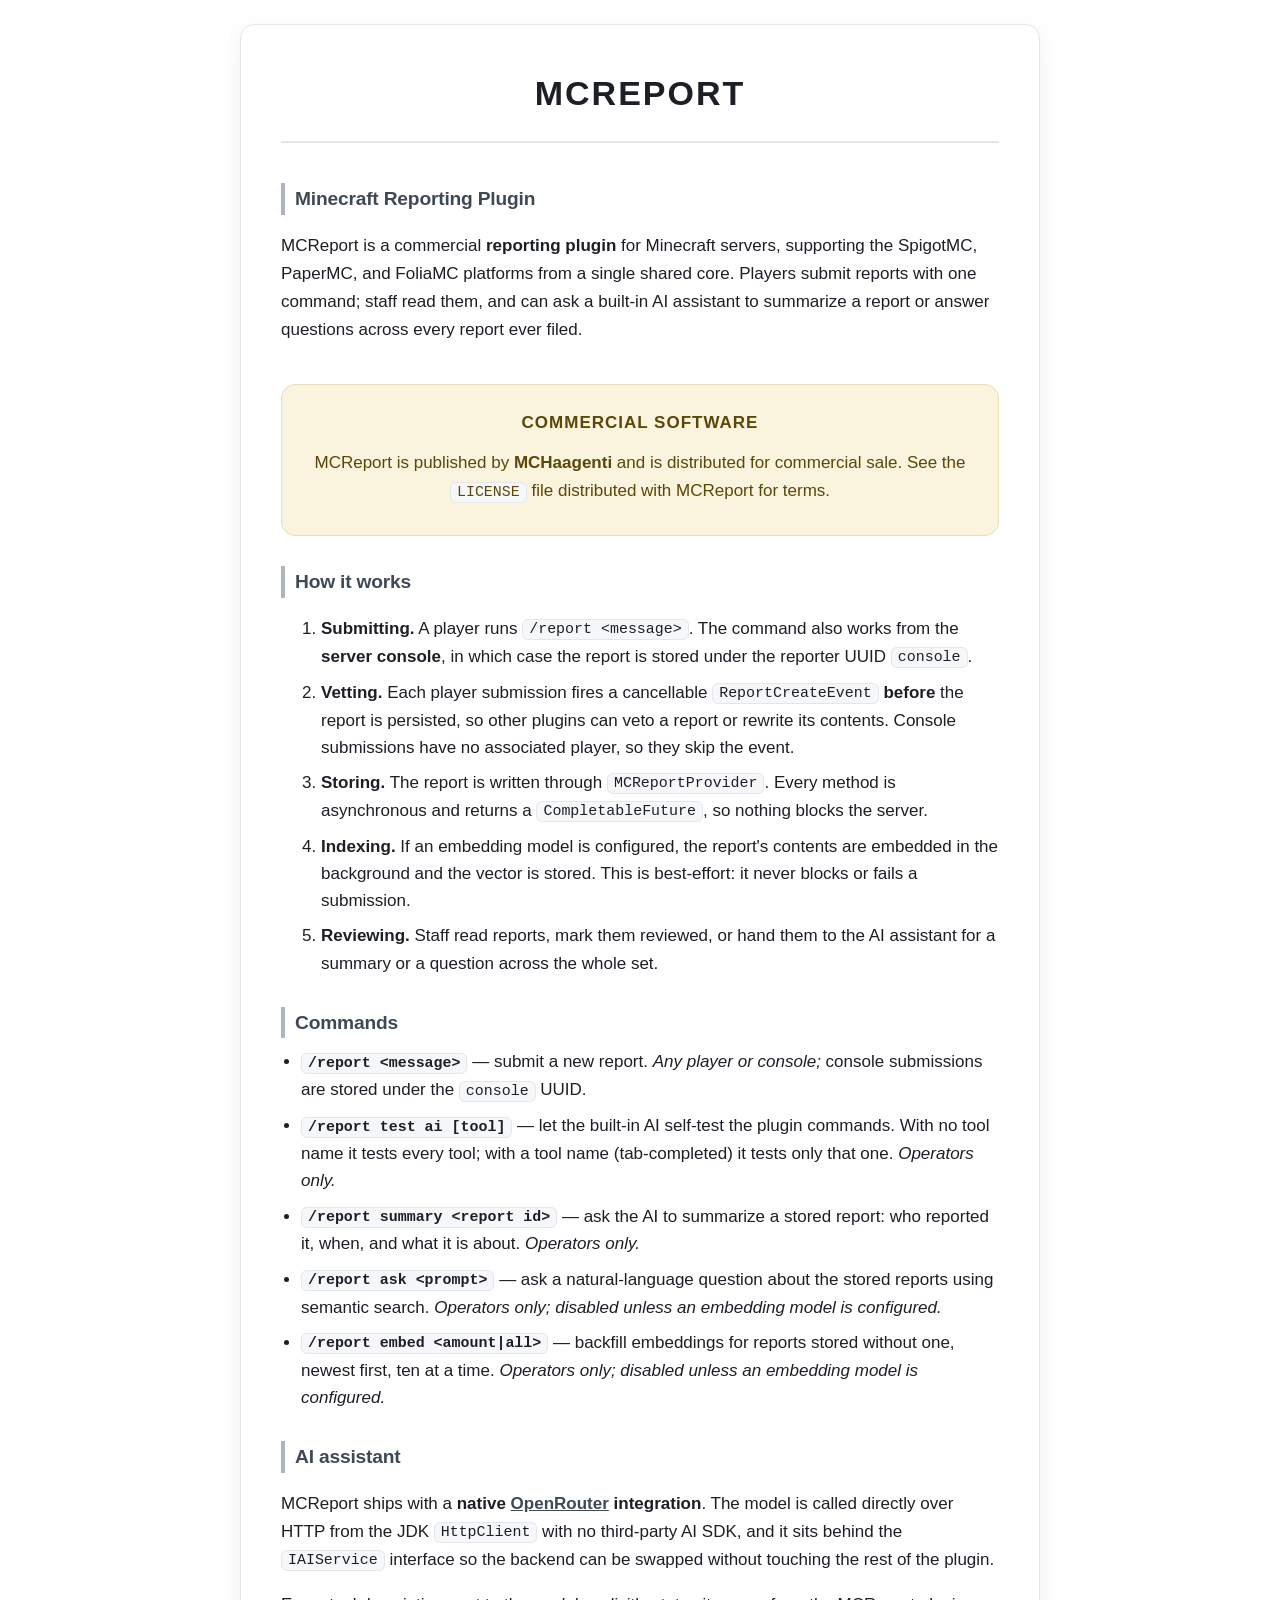
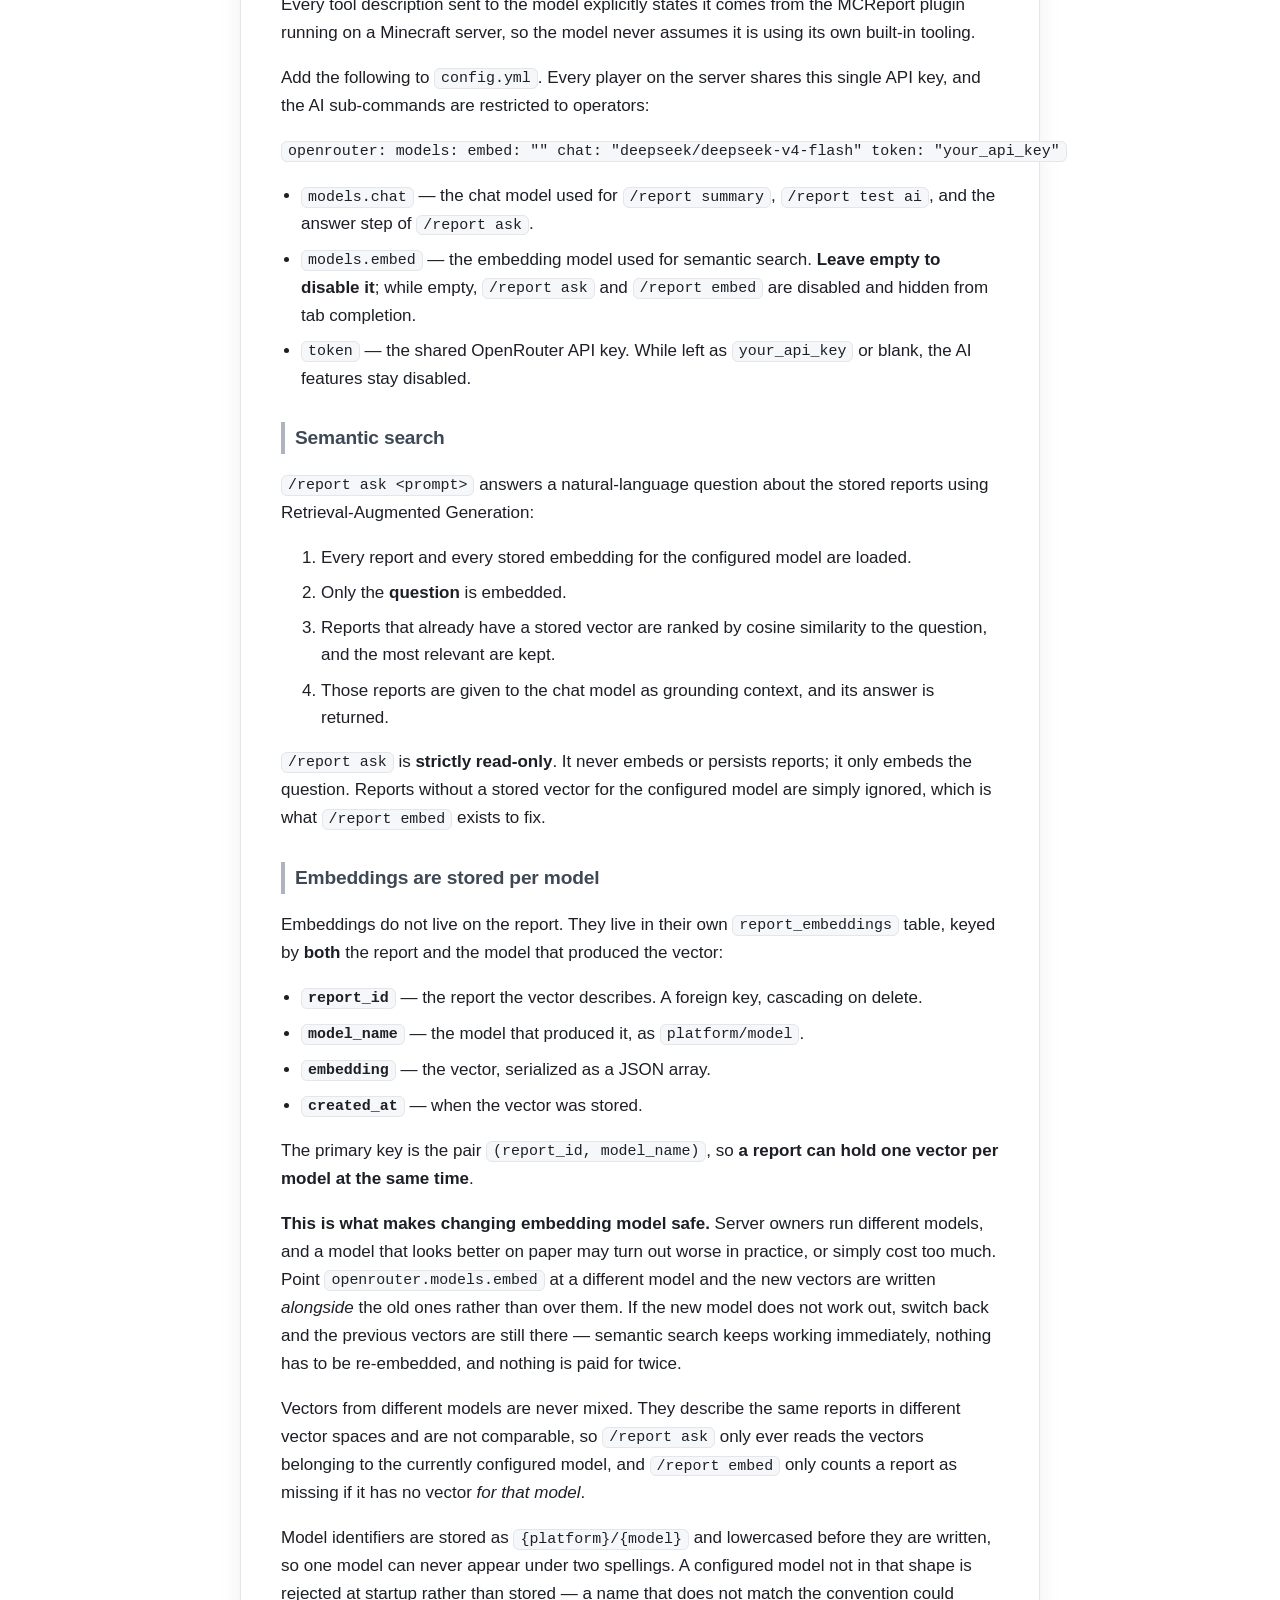
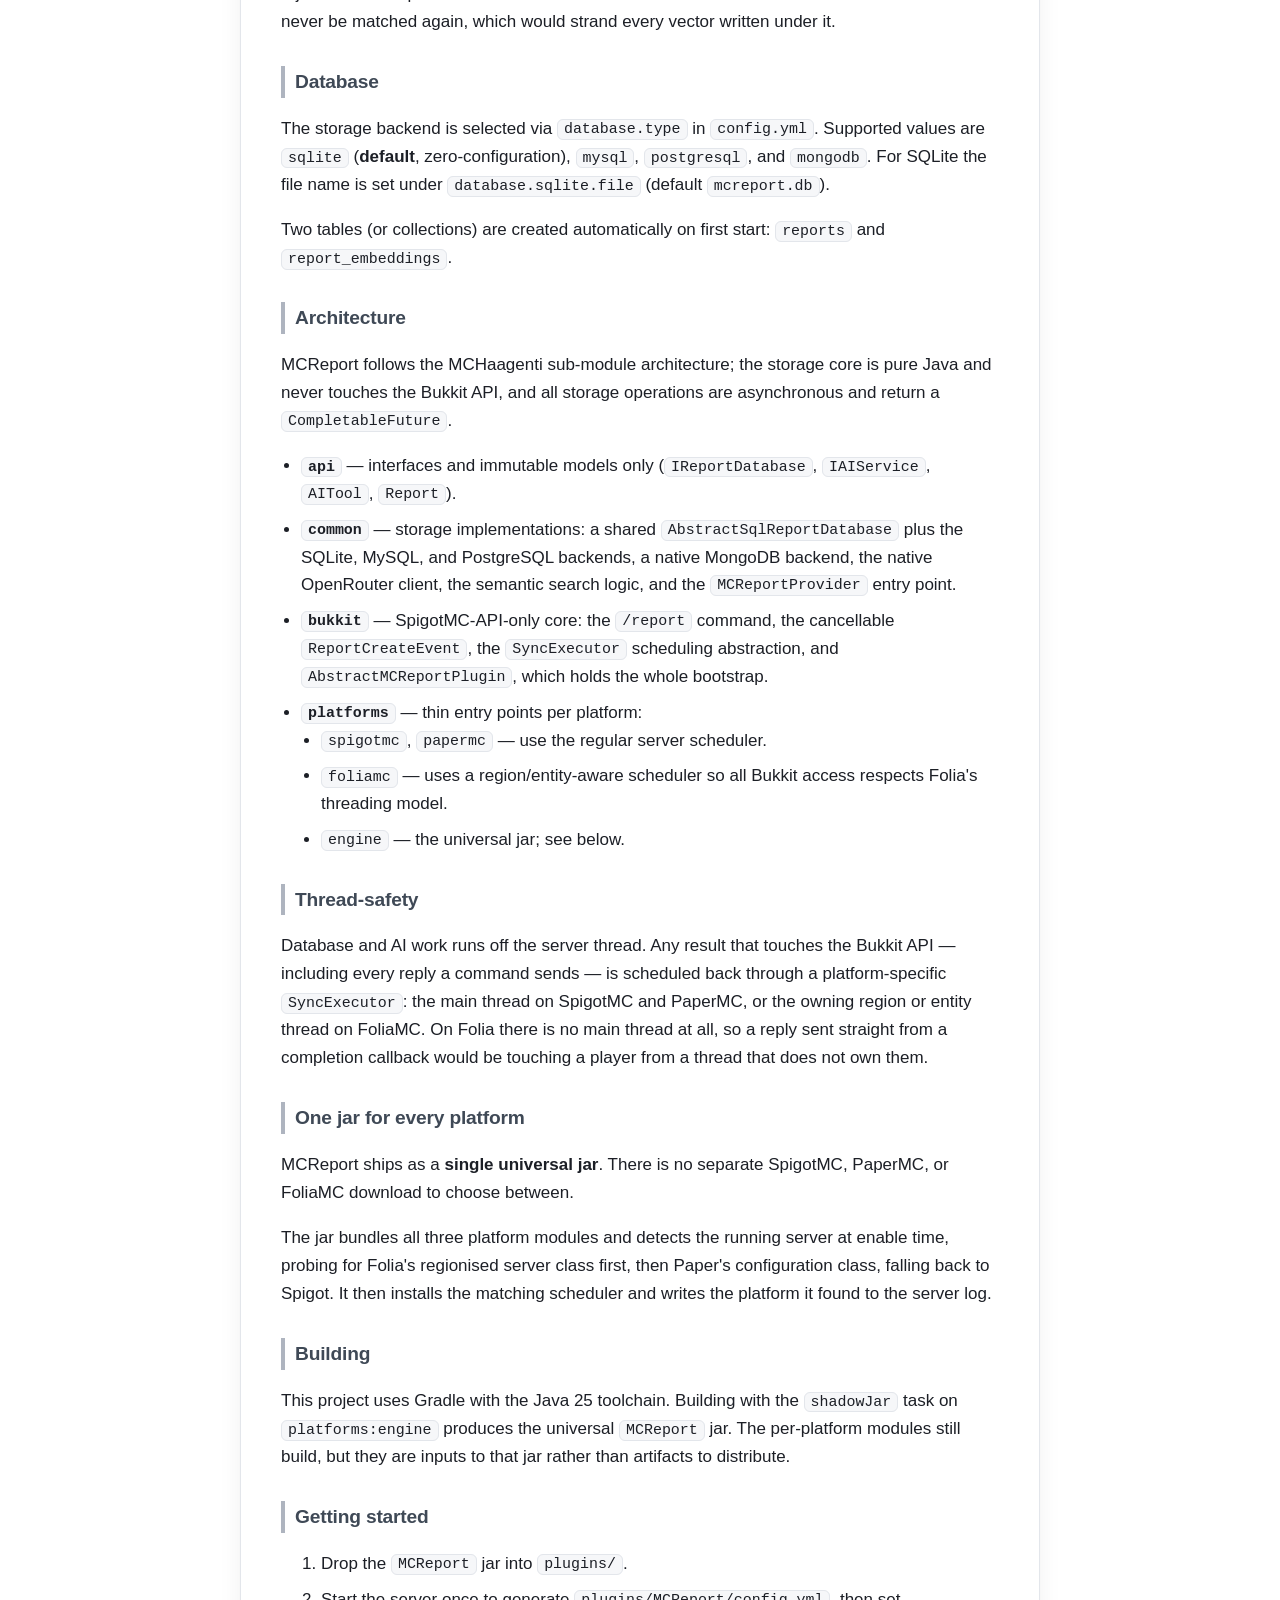
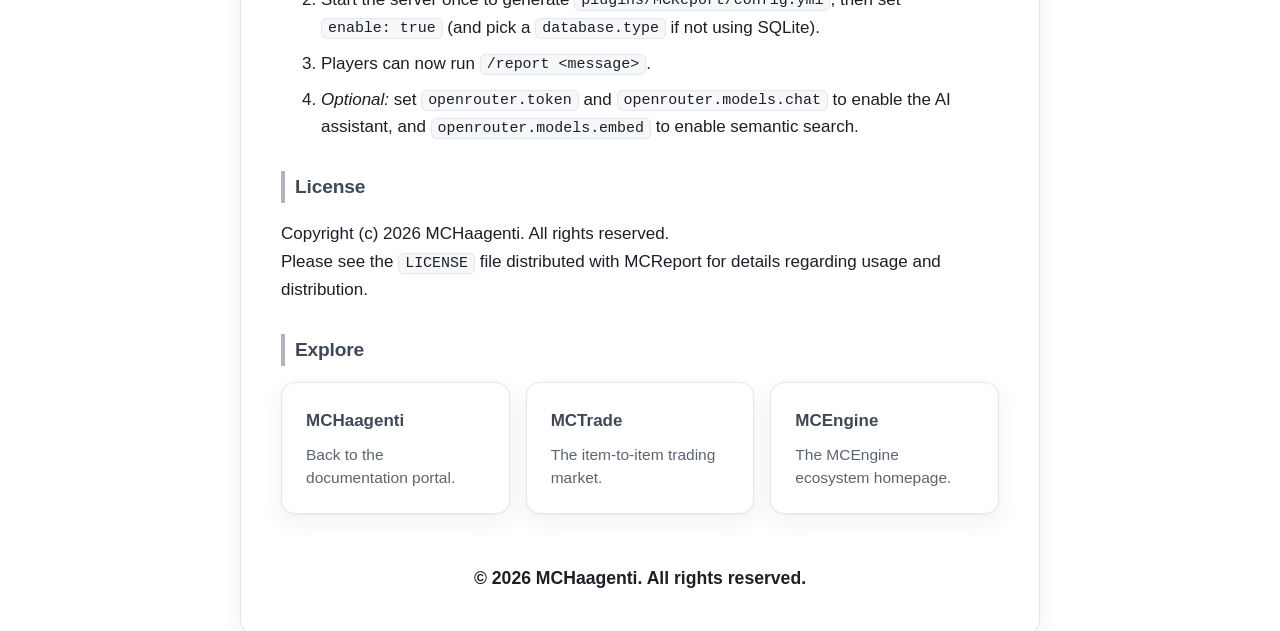
==== docs/mcreport/index.html @ c0ebb94b "feat(docs): add the MCReport page and document the universal jar - add docs/mcreport/index.html, whi" ====
<!DOCTYPE html>
<html lang="en">
<head>
    <meta charset="UTF-8">
    <meta name="viewport" content="width=device-width, initial-scale=1.0">
    <meta name="description" content="MCReport — a reporting plugin for Minecraft servers with a native OpenRouter AI assistant and semantic search.">
    <title>MCReport — Minecraft Reporting Plugin</title>
    <link rel="stylesheet" href="../styles/main/style.css">
    <link rel="stylesheet" href="../styles/important/main.css">
    <script src="../scripts/main/script.js" defer></script>
</head>
<body>

    <div class="container">
        <h1>MCReport</h1>

        <div id="intro" class="section">
            <h2>Minecraft Reporting Plugin</h2>
            <p>MCReport is a commercial <strong>reporting plugin</strong> for Minecraft servers, supporting the SpigotMC, PaperMC, and FoliaMC platforms from a single shared core. Players submit reports with one command; staff read them, and can ask a built-in AI assistant to summarize a report or answer questions across every report ever filed.</p>

            <div class="warning">
                <div class="warning-title">Commercial Software</div>
                <p>MCReport is published by <strong>MCHaagenti</strong> and is distributed for commercial sale. See the <code>LICENSE</code> file distributed with MCReport for terms.</p>
            </div>
        </div>

        <div id="how-it-works" class="section">
            <h2>How it works</h2>
            <ol>
                <li><strong>Submitting.</strong> A player runs <code>/report &lt;message&gt;</code>. The command also works from the <strong>server console</strong>, in which case the report is stored under the reporter UUID <code>console</code>.</li>
                <li><strong>Vetting.</strong> Each player submission fires a cancellable <code>ReportCreateEvent</code> <strong>before</strong> the report is persisted, so other plugins can veto a report or rewrite its contents. Console submissions have no associated player, so they skip the event.</li>
                <li><strong>Storing.</strong> The report is written through <code>MCReportProvider</code>. Every method is asynchronous and returns a <code>CompletableFuture</code>, so nothing blocks the server.</li>
                <li><strong>Indexing.</strong> If an embedding model is configured, the report's contents are embedded in the background and the vector is stored. This is best-effort: it never blocks or fails a submission.</li>
                <li><strong>Reviewing.</strong> Staff read reports, mark them reviewed, or hand them to the AI assistant for a summary or a question across the whole set.</li>
            </ol>
        </div>

        <div id="commands" class="section">
            <h2>Commands</h2>
            <ul>
                <li><strong><code>/report &lt;message&gt;</code></strong> — submit a new report. <em>Any player or console;</em> console submissions are stored under the <code>console</code> UUID.</li>
                <li><strong><code>/report test ai [tool]</code></strong> — let the built-in AI self-test the plugin commands. With no tool name it tests every tool; with a tool name (tab-completed) it tests only that one. <em>Operators only.</em></li>
                <li><strong><code>/report summary &lt;report id&gt;</code></strong> — ask the AI to summarize a stored report: who reported it, when, and what it is about. <em>Operators only.</em></li>
                <li><strong><code>/report ask &lt;prompt&gt;</code></strong> — ask a natural-language question about the stored reports using semantic search. <em>Operators only; disabled unless an embedding model is configured.</em></li>
                <li><strong><code>/report embed &lt;amount|all&gt;</code></strong> — backfill embeddings for reports stored without one, newest first, ten at a time. <em>Operators only; disabled unless an embedding model is configured.</em></li>
            </ul>
        </div>

        <div id="ai-assistant" class="section">
            <h2>AI assistant</h2>
            <p>MCReport ships with a <strong>native <a href="https://openrouter.ai" target="_blank" rel="noopener">OpenRouter</a> integration</strong>. The model is called directly over HTTP from the JDK <code>HttpClient</code> with no third-party AI SDK, and it sits behind the <code>IAIService</code> interface so the backend can be swapped without touching the rest of the plugin.</p>
            <p>Every tool description sent to the model explicitly states it comes from the MCReport plugin running on a Minecraft server, so the model never assumes it is using its own built-in tooling.</p>
            <p>Add the following to <code>config.yml</code>. Every player on the server shares this single API key, and the AI sub-commands are restricted to operators:</p>
            <pre><code>openrouter:
  models:
    embed: ""
    chat: "deepseek/deepseek-v4-flash"
  token: "your_api_key"</code></pre>
            <ul>
                <li><code>models.chat</code> — the chat model used for <code>/report summary</code>, <code>/report test ai</code>, and the answer step of <code>/report ask</code>.</li>
                <li><code>models.embed</code> — the embedding model used for semantic search. <strong>Leave empty to disable it</strong>; while empty, <code>/report ask</code> and <code>/report embed</code> are disabled and hidden from tab completion.</li>
                <li><code>token</code> — the shared OpenRouter API key. While left as <code>your_api_key</code> or blank, the AI features stay disabled.</li>
            </ul>
        </div>

        <div id="semantic-search" class="section">
            <h2>Semantic search</h2>
            <p><code>/report ask &lt;prompt&gt;</code> answers a natural-language question about the stored reports using Retrieval-Augmented Generation:</p>
            <ol>
                <li>Every report and every stored embedding for the configured model are loaded.</li>
                <li>Only the <strong>question</strong> is embedded.</li>
                <li>Reports that already have a stored vector are ranked by cosine similarity to the question, and the most relevant are kept.</li>
                <li>Those reports are given to the chat model as grounding context, and its answer is returned.</li>
            </ol>
            <p><code>/report ask</code> is <strong>strictly read-only</strong>. It never embeds or persists reports; it only embeds the question. Reports without a stored vector for the configured model are simply ignored, which is what <code>/report embed</code> exists to fix.</p>
        </div>

        <div id="embeddings" class="section">
            <h2>Embeddings are stored per model</h2>
            <p>Embeddings do not live on the report. They live in their own <code>report_embeddings</code> table, keyed by <strong>both</strong> the report and the model that produced the vector:</p>
            <ul>
                <li><strong><code>report_id</code></strong> — the report the vector describes. A foreign key, cascading on delete.</li>
                <li><strong><code>model_name</code></strong> — the model that produced it, as <code>platform/model</code>.</li>
                <li><strong><code>embedding</code></strong> — the vector, serialized as a JSON array.</li>
                <li><strong><code>created_at</code></strong> — when the vector was stored.</li>
            </ul>
            <p>The primary key is the pair <code>(report_id, model_name)</code>, so <strong>a report can hold one vector per model at the same time</strong>.</p>
            <p><strong>This is what makes changing embedding model safe.</strong> Server owners run different models, and a model that looks better on paper may turn out worse in practice, or simply cost too much. Point <code>openrouter.models.embed</code> at a different model and the new vectors are written <em>alongside</em> the old ones rather than over them. If the new model does not work out, switch back and the previous vectors are still there — semantic search keeps working immediately, nothing has to be re-embedded, and nothing is paid for twice.</p>
            <p>Vectors from different models are never mixed. They describe the same reports in different vector spaces and are not comparable, so <code>/report ask</code> only ever reads the vectors belonging to the currently configured model, and <code>/report embed</code> only counts a report as missing if it has no vector <em>for that model</em>.</p>
            <p>Model identifiers are stored as <code>{platform}/{model}</code> and lowercased before they are written, so one model can never appear under two spellings. A configured model not in that shape is rejected at startup rather than stored — a name that does not match the convention could never be matched again, which would strand every vector written under it.</p>
        </div>

        <div id="database" class="section">
            <h2>Database</h2>
            <p>The storage backend is selected via <code>database.type</code> in <code>config.yml</code>. Supported values are <code>sqlite</code> (<strong>default</strong>, zero-configuration), <code>mysql</code>, <code>postgresql</code>, and <code>mongodb</code>. For SQLite the file name is set under <code>database.sqlite.file</code> (default <code>mcreport.db</code>).</p>
            <p>Two tables (or collections) are created automatically on first start: <code>reports</code> and <code>report_embeddings</code>.</p>
        </div>

        <div id="architecture" class="section">
            <h2>Architecture</h2>
            <p>MCReport follows the MCHaagenti sub-module architecture; the storage core is pure Java and never touches the Bukkit API, and all storage operations are asynchronous and return a <code>CompletableFuture</code>.</p>
            <ul>
                <li><strong><code>api</code></strong> — interfaces and immutable models only (<code>IReportDatabase</code>, <code>IAIService</code>, <code>AITool</code>, <code>Report</code>).</li>
                <li><strong><code>common</code></strong> — storage implementations: a shared <code>AbstractSqlReportDatabase</code> plus the SQLite, MySQL, and PostgreSQL backends, a native MongoDB backend, the native OpenRouter client, the semantic search logic, and the <code>MCReportProvider</code> entry point.</li>
                <li><strong><code>bukkit</code></strong> — SpigotMC-API-only core: the <code>/report</code> command, the cancellable <code>ReportCreateEvent</code>, the <code>SyncExecutor</code> scheduling abstraction, and <code>AbstractMCReportPlugin</code>, which holds the whole bootstrap.</li>
                <li><strong><code>platforms</code></strong> — thin entry points per platform:
                    <ul>
                        <li><code>spigotmc</code>, <code>papermc</code> — use the regular server scheduler.</li>
                        <li><code>foliamc</code> — uses a region/entity-aware scheduler so all Bukkit access respects Folia's threading model.</li>
                        <li><code>engine</code> — the universal jar; see below.</li>
                    </ul>
                </li>
            </ul>
        </div>

        <div id="thread-safety" class="section">
            <h2>Thread-safety</h2>
            <p>Database and AI work runs off the server thread. Any result that touches the Bukkit API — including every reply a command sends — is scheduled back through a platform-specific <code>SyncExecutor</code>: the main thread on SpigotMC and PaperMC, or the owning region or entity thread on FoliaMC. On Folia there is no main thread at all, so a reply sent straight from a completion callback would be touching a player from a thread that does not own them.</p>
        </div>

        <div id="one-jar" class="section">
            <h2>One jar for every platform</h2>
            <p>MCReport ships as a <strong>single universal jar</strong>. There is no separate SpigotMC, PaperMC, or FoliaMC download to choose between.</p>
            <p>The jar bundles all three platform modules and detects the running server at enable time, probing for Folia's regionised server class first, then Paper's configuration class, falling back to Spigot. It then installs the matching scheduler and writes the platform it found to the server log.</p>
        </div>

        <div id="building" class="section">
            <h2>Building</h2>
            <p>This project uses Gradle with the Java 25 toolchain. Building with the <code>shadowJar</code> task on <code>platforms:engine</code> produces the universal <code>MCReport</code> jar. The per-platform modules still build, but they are inputs to that jar rather than artifacts to distribute.</p>
        </div>

        <div id="getting-started" class="section">
            <h2>Getting started</h2>
            <ol>
                <li>Drop the <code>MCReport</code> jar into <code>plugins/</code>.</li>
                <li>Start the server once to generate <code>plugins/MCReport/config.yml</code>, then set <code>enable: true</code> (and pick a <code>database.type</code> if not using SQLite).</li>
                <li>Players can now run <code>/report &lt;message&gt;</code>.</li>
                <li><em>Optional:</em> set <code>openrouter.token</code> and <code>openrouter.models.chat</code> to enable the AI assistant, and <code>openrouter.models.embed</code> to enable semantic search.</li>
            </ol>
        </div>

        <div id="license" class="section">
            <h2>License</h2>
            <p>Copyright (c) 2026 MCHaagenti. All rights reserved.<br>
            Please see the <code>LICENSE</code> file distributed with MCReport for details regarding usage and distribution.</p>
        </div>

        <h2>Explore</h2>
        <div class="blocks">
            <a class="block" href="../">
                <div class="block-title">MCHaagenti</div>
                <p>Back to the documentation portal.</p>
            </a>
            <a class="block" href="../mctrade/">
                <div class="block-title">MCTrade</div>
                <p>The item-to-item trading market.</p>
            </a>
            <a class="block" href="https://mcengine.github.io/">
                <div class="block-title">MCEngine</div>
                <p>The MCEngine ecosystem homepage.</p>
            </a>
        </div>

        <div class="footer">&copy; 2026 MCHaagenti. All rights reserved.</div>
    </div>

</body>
</html>
---- docs/styles/main/style.css ----
/* ==========================================================================
   MCEngine shared theme — white / silver / modern (vendored locally).
   A self-contained copy of the shared ecosystem theme. The design system is
   documented in DESIGN.md at the root of this repository; do not change tokens
   or component styles without updating that document first.
   ========================================================================== */

/* ---- Design tokens (see DESIGN.md) ---- */
:root {
  --color-bg: #ffffff;
  --color-surface: #f6f7f9;
  --color-border: #e3e6eb;
  --color-silver: #aeb4bf;
  --color-silver-deep: #868d99;
  --color-text: #1c1f26;
  --color-muted: #5b6472;
  --color-accent: #3f4956;
  --gradient-silver: linear-gradient(135deg, #eef0f3 0%, #d7dbe1 55%, #c3c8d0 100%);
  --gradient-steel: linear-gradient(135deg, #565f6d 0%, #7d8694 60%, #a6adb8 100%);

  --font-sans: -apple-system, BlinkMacSystemFont, "Segoe UI", Roboto,
    "Helvetica Neue", Arial, sans-serif;
  --font-mono: ui-monospace, SFMono-Regular, "SF Mono", Menlo, Consolas,
    monospace;

  --radius-card: 14px;
  --radius-pill: 999px;
  --shadow-card: 0 1px 2px rgba(28, 31, 38, 0.04), 0 8px 24px rgba(28, 31, 38, 0.06);
  --shadow-card-hover: 0 2px 4px rgba(28, 31, 38, 0.06), 0 14px 34px rgba(28, 31, 38, 0.10);

  --space-1: 0.25rem;
  --space-2: 0.5rem;
  --space-3: 1rem;
  --space-4: 1.5rem;
  --space-5: 2.5rem;
  --space-6: 4rem;

  --page-max: 68rem;
}

/* ---- Reset ---- */
*,
*::before,
*::after {
  box-sizing: border-box;
}

html {
  scroll-behavior: smooth;
}

body {
  margin: 0;
  background: var(--color-bg);
  color: var(--color-text);
  font-family: var(--font-sans);
  font-size: 1.0625rem;
  line-height: 1.65;
  -webkit-font-smoothing: antialiased;
}

img {
  max-width: 100%;
}

a {
  color: var(--color-accent);
}

/* ---- Page transitions ---- */
@media (prefers-reduced-motion: no-preference) {
  body {
    animation: page-in 0.45s ease-out both;
  }

  body.page-exit {
    animation: page-out 0.22s ease-in both;
  }
}

@keyframes page-in {
  from {
    opacity: 0;
    transform: translateY(10px);
  }
  to {
    opacity: 1;
    transform: translateY(0);
  }
}

@keyframes page-out {
  from {
    opacity: 1;
    transform: translateY(0);
  }
  to {
    opacity: 0;
    transform: translateY(-8px);
  }
}

/* ---- Header / navigation ---- */
.site-header {
  position: sticky;
  top: 0;
  z-index: 10;
  background: rgba(255, 255, 255, 0.86);
  backdrop-filter: blur(10px);
  -webkit-backdrop-filter: blur(10px);
  border-bottom: 1px solid var(--color-border);
}

.site-header .inner {
  max-width: var(--page-max);
  margin: 0 auto;
  padding: 0.85rem var(--space-4);
  display: flex;
  align-items: center;
  gap: var(--space-4);
  flex-wrap: wrap;
}

.brand {
  font-weight: 700;
  font-size: 1.1rem;
  letter-spacing: 0.01em;
  text-decoration: none;
  color: var(--color-text);
  display: inline-flex;
  align-items: center;
  gap: 0.55rem;
}

.brand .mark {
  width: 1.5rem;
  height: 1.5rem;
  border-radius: 7px;
  background: var(--gradient-steel);
  box-shadow: inset 0 0 0 1px rgba(255, 255, 255, 0.35);
}

.site-nav {
  display: flex;
  gap: var(--space-2);
  margin-left: auto;
  flex-wrap: wrap;
}

.site-nav a {
  text-decoration: none;
  color: var(--color-muted);
  font-weight: 500;
  font-size: 0.95rem;
  padding: 0.4rem 0.9rem;
  border-radius: var(--radius-pill);
  border: 1px solid transparent;
  transition: color 0.18s ease, background-color 0.18s ease, border-color 0.18s ease;
}

.site-nav a:hover {
  color: var(--color-text);
  background: var(--color-surface);
}

.site-nav a[aria-current="page"] {
  color: var(--color-text);
  background: var(--color-surface);
  border-color: var(--color-border);
}

/* ---- Layout ---- */
main {
  max-width: var(--page-max);
  margin: 0 auto;
  padding: 0 var(--space-4) var(--space-6);
}

section {
  margin-top: var(--space-6);
}

/* ---- Hero ---- */
.hero {
  margin-top: var(--space-6);
  text-align: center;
}

.hero .eyebrow {
  display: inline-block;
  font-size: 0.8rem;
  font-weight: 600;
  letter-spacing: 0.14em;
  text-transform: uppercase;
  color: var(--color-silver-deep);
  border: 1px solid var(--color-border);
  border-radius: var(--radius-pill);
  padding: 0.3rem 0.95rem;
  background: var(--color-surface);
}

.hero h1 {
  font-size: clamp(2.2rem, 5.5vw, 3.4rem);
  line-height: 1.12;
  letter-spacing: -0.02em;
  margin: var(--space-3) 0 var(--space-3);
}

.hero h1 .metallic {
  background: var(--gradient-steel);
  -webkit-background-clip: text;
  background-clip: text;
  color: transparent;
}

.hero p.lead {
  max-width: 44rem;
  margin: 0 auto;
  color: var(--color-muted);
  font-size: 1.15rem;
}

.hero .actions {
  margin-top: var(--space-4);
  display: flex;
  gap: var(--space-2);
  justify-content: center;
  flex-wrap: wrap;
}

/* ---- Buttons ---- */
.button {
  display: inline-block;
  text-decoration: none;
  font-weight: 600;
  font-size: 0.95rem;
  padding: 0.6rem 1.35rem;
  border-radius: var(--radius-pill);
  transition: transform 0.18s ease, box-shadow 0.18s ease, background-color 0.18s ease;
}

.button.primary {
  color: #ffffff;
  background: var(--color-accent);
  box-shadow: var(--shadow-card);
}

.button.primary:hover {
  transform: translateY(-1px);
  box-shadow: var(--shadow-card-hover);
}

.button.ghost {
  color: var(--color-text);
  background: var(--color-bg);
  border: 1px solid var(--color-border);
}

.button.ghost:hover {
  background: var(--color-surface);
}

/* ---- Sections & typography ---- */
h2 {
  font-size: 1.7rem;
  letter-spacing: -0.01em;
  margin: 0 0 var(--space-2);
}

h3 {
  font-size: 1.15rem;
  margin: 0 0 var(--space-1);
}

.section-intro {
  color: var(--color-muted);
  max-width: 46rem;
  margin: 0 0 var(--space-4);
}

code {
  font-family: var(--font-mono);
  font-size: 0.88em;
  background: var(--color-surface);
  border: 1px solid var(--color-border);
  border-radius: 6px;
  padding: 0.1em 0.4em;
  white-space: nowrap;
}

/* ---- Cards ---- */
.grid {
  display: grid;
  gap: var(--space-3);
  grid-template-columns: repeat(auto-fit, minmax(15.5rem, 1fr));
}

.card {
  background: var(--color-bg);
  border: 1px solid var(--color-border);
  border-radius: var(--radius-card);
  padding: var(--space-4);
  box-shadow: var(--shadow-card);
  transition: transform 0.18s ease, box-shadow 0.18s ease;
}

.card:hover {
  transform: translateY(-2px);
  box-shadow: var(--shadow-card-hover);
}

.card p {
  color: var(--color-muted);
  margin: 0.35rem 0 0;
  font-size: 0.97rem;
}

.card .tool-name {
  font-family: var(--font-mono);
  font-size: 0.92rem;
  font-weight: 600;
}

a.card {
  display: block;
  text-decoration: none;
  color: inherit;
}

a.card .more {
  display: inline-block;
  margin-top: var(--space-3);
  font-weight: 600;
  font-size: 0.92rem;
  color: var(--color-accent);
}

/* ---- Steps (how it works) ---- */
.steps {
  counter-reset: step;
  display: grid;
  gap: var(--space-3);
  padding: 0;
  margin: 0;
  list-style: none;
}

.steps li {
  counter-increment: step;
  position: relative;
  padding: var(--space-3) var(--space-4) var(--space-3) 4.4rem;
  background: var(--color-surface);
  border: 1px solid var(--color-border);
  border-radius: var(--radius-card);
}

.steps li::before {
  content: counter(step);
  position: absolute;
  left: 1.15rem;
  top: 50%;
  transform: translateY(-50%);
  width: 2.15rem;
  height: 2.15rem;
  display: flex;
  align-items: center;
  justify-content: center;
  font-weight: 700;
  color: var(--color-text);
  background: var(--gradient-silver);
  border: 1px solid var(--color-border);
  border-radius: 50%;
}

.steps h3 {
  margin: 0;
}

.steps p {
  margin: 0.2rem 0 0;
  color: var(--color-muted);
  font-size: 0.97rem;
}

/* ---- Badges ---- */
.badge {
  display: inline-block;
  font-size: 0.74rem;
  font-weight: 700;
  letter-spacing: 0.07em;
  text-transform: uppercase;
  border-radius: var(--radius-pill);
  padding: 0.18rem 0.7rem;
  margin-left: 0.5rem;
  vertical-align: middle;
}

.badge.op {
  color: #5b4708;
  background: #faf3dd;
  border: 1px solid #eadfb8;
}

.badge.everyone {
  color: #234a32;
  background: #e7f3ec;
  border: 1px solid #cbe4d4;
}

.badge.platform {
  color: var(--color-accent);
  background: var(--color-surface);
  border: 1px solid var(--color-border);
}

/* ---- Platform strip ---- */
.platforms {
  display: flex;
  gap: var(--space-2);
  flex-wrap: wrap;
  justify-content: center;
  margin-top: var(--space-4);
}

.platforms span {
  border: 1px solid var(--color-border);
  background: var(--color-surface);
  color: var(--color-muted);
  font-weight: 600;
  font-size: 0.9rem;
  padding: 0.35rem 1rem;
  border-radius: var(--radius-pill);
}

/* ---- Notice ---- */
.notice {
  border: 1px solid var(--color-border);
  border-left: 4px solid var(--color-silver);
  background: var(--color-surface);
  border-radius: 10px;
  padding: var(--space-3) var(--space-4);
  color: var(--color-muted);
  font-size: 0.97rem;
}

/* ---- Footer ---- */
.site-footer {
  border-top: 1px solid var(--color-border);
  background: var(--color-surface);
}

.site-footer .inner {
  max-width: var(--page-max);
  margin: 0 auto;
  padding: var(--space-4);
  display: flex;
  justify-content: space-between;
  gap: var(--space-3);
  flex-wrap: wrap;
  color: var(--color-muted);
  font-size: 0.92rem;
}

.site-footer a {
  color: var(--color-accent);
  text-decoration: none;
  font-weight: 500;
}

.site-footer a:hover {
  text-decoration: underline;
}

/* ---- Navigation blocks ---- */
.blocks {
  display: grid;
  grid-template-columns: repeat(auto-fit, minmax(220px, 1fr));
  gap: var(--space-3);
  margin-top: var(--space-3);
}

.block {
  display: block;
  padding: var(--space-4);
  background: var(--color-bg);
  border: 1px solid var(--color-border);
  border-radius: var(--radius-card);
  color: inherit;
  text-decoration: none;
  box-shadow: var(--shadow-card);
  transition: transform 0.18s ease, box-shadow 0.18s ease;
}

.block:hover {
  transform: translateY(-2px);
  box-shadow: var(--shadow-card-hover);
}

.block-title {
  color: var(--color-accent);
  font-weight: 700;
  margin-bottom: var(--space-2);
}

.block p {
  margin: 0;
  color: var(--color-muted);
  font-size: 0.97rem;
  line-height: 1.5;
}

/* ---- Small screens ---- */
@media (max-width: 40rem) {
  .site-header .inner {
    padding: 0.75rem var(--space-3);
  }

  main {
    padding: 0 var(--space-3) var(--space-5);
  }

  section,
  .hero {
    margin-top: var(--space-5);
  }
}
---- docs/styles/important/main.css ----
/* ==========================================================================
   MCEngine shared theme — card layout add-on (vendored locally).
   Loaded after styles/main/style.css by pages built on the centered container
   card (headings, lists, warning block, footer). Uses the design tokens defined
   in styles/main/style.css.
   ========================================================================== */

/* --- Centered card page layout --- */
body {
  display: flex;
  justify-content: center;
  padding: var(--space-4);
}

/* --- Main Container --- */
.container {
  max-width: 800px;
  width: 100%;
  background: var(--color-bg);
  padding: 40px;
  border: 1px solid var(--color-border);
  border-radius: var(--radius-card);
  box-shadow: var(--shadow-card);
  height: fit-content;
  overflow-wrap: break-word;
  word-wrap: break-word;
}

/* --- Headings --- */
h1 {
  text-align: center;
  text-transform: uppercase;
  letter-spacing: 2px;
  color: var(--color-text);
  margin-top: 0;
  margin-bottom: 40px;
  border-bottom: 2px solid var(--color-border);
  padding-bottom: 20px;
}

h2 {
  color: var(--color-accent);
  font-size: 1.2rem;
  margin-top: 30px;
  margin-bottom: 10px;
  border-left: 4px solid var(--color-silver);
  padding-left: 10px;
}

/* --- Lists --- */
ul {
  list-style-type: disc;
  padding-left: 20px;
  margin: 0;
}

li {
  margin-bottom: 8px;
  line-height: 1.6;
}

/* --- Warning block --- */
.warning {
  margin-top: 40px;
  padding: 24px;
  border: 1px solid #eadfb8;
  background: #faf3dd;
  color: #5b4708;
  text-align: center;
  border-radius: var(--radius-card);
}

.warning-title {
  text-transform: uppercase;
  font-weight: 700;
  letter-spacing: 1px;
  margin-bottom: 12px;
}

.warning p {
  margin: 6px 0;
}

/* --- Footer --- */
.footer {
  text-align: center;
  margin-top: 50px;
  font-weight: bold;
  font-size: 1.1rem;
  color: var(--color-text);
}
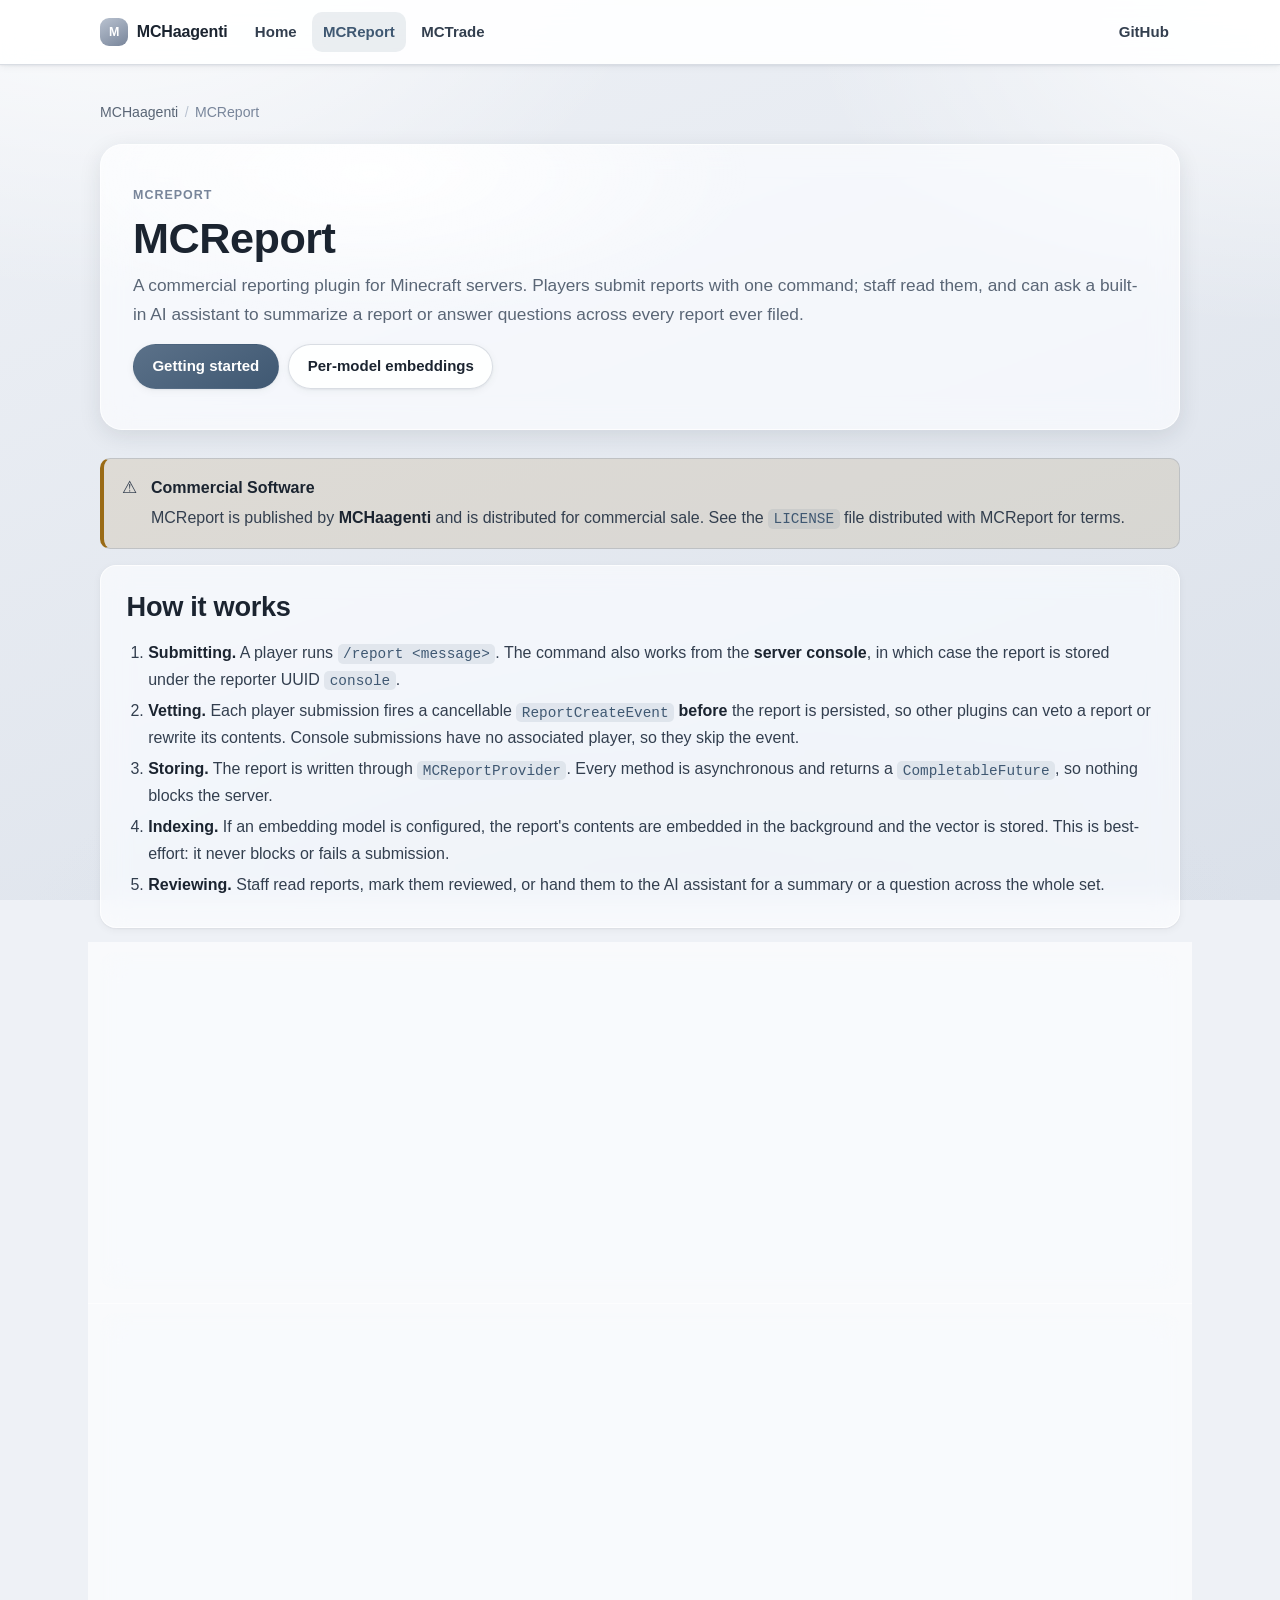
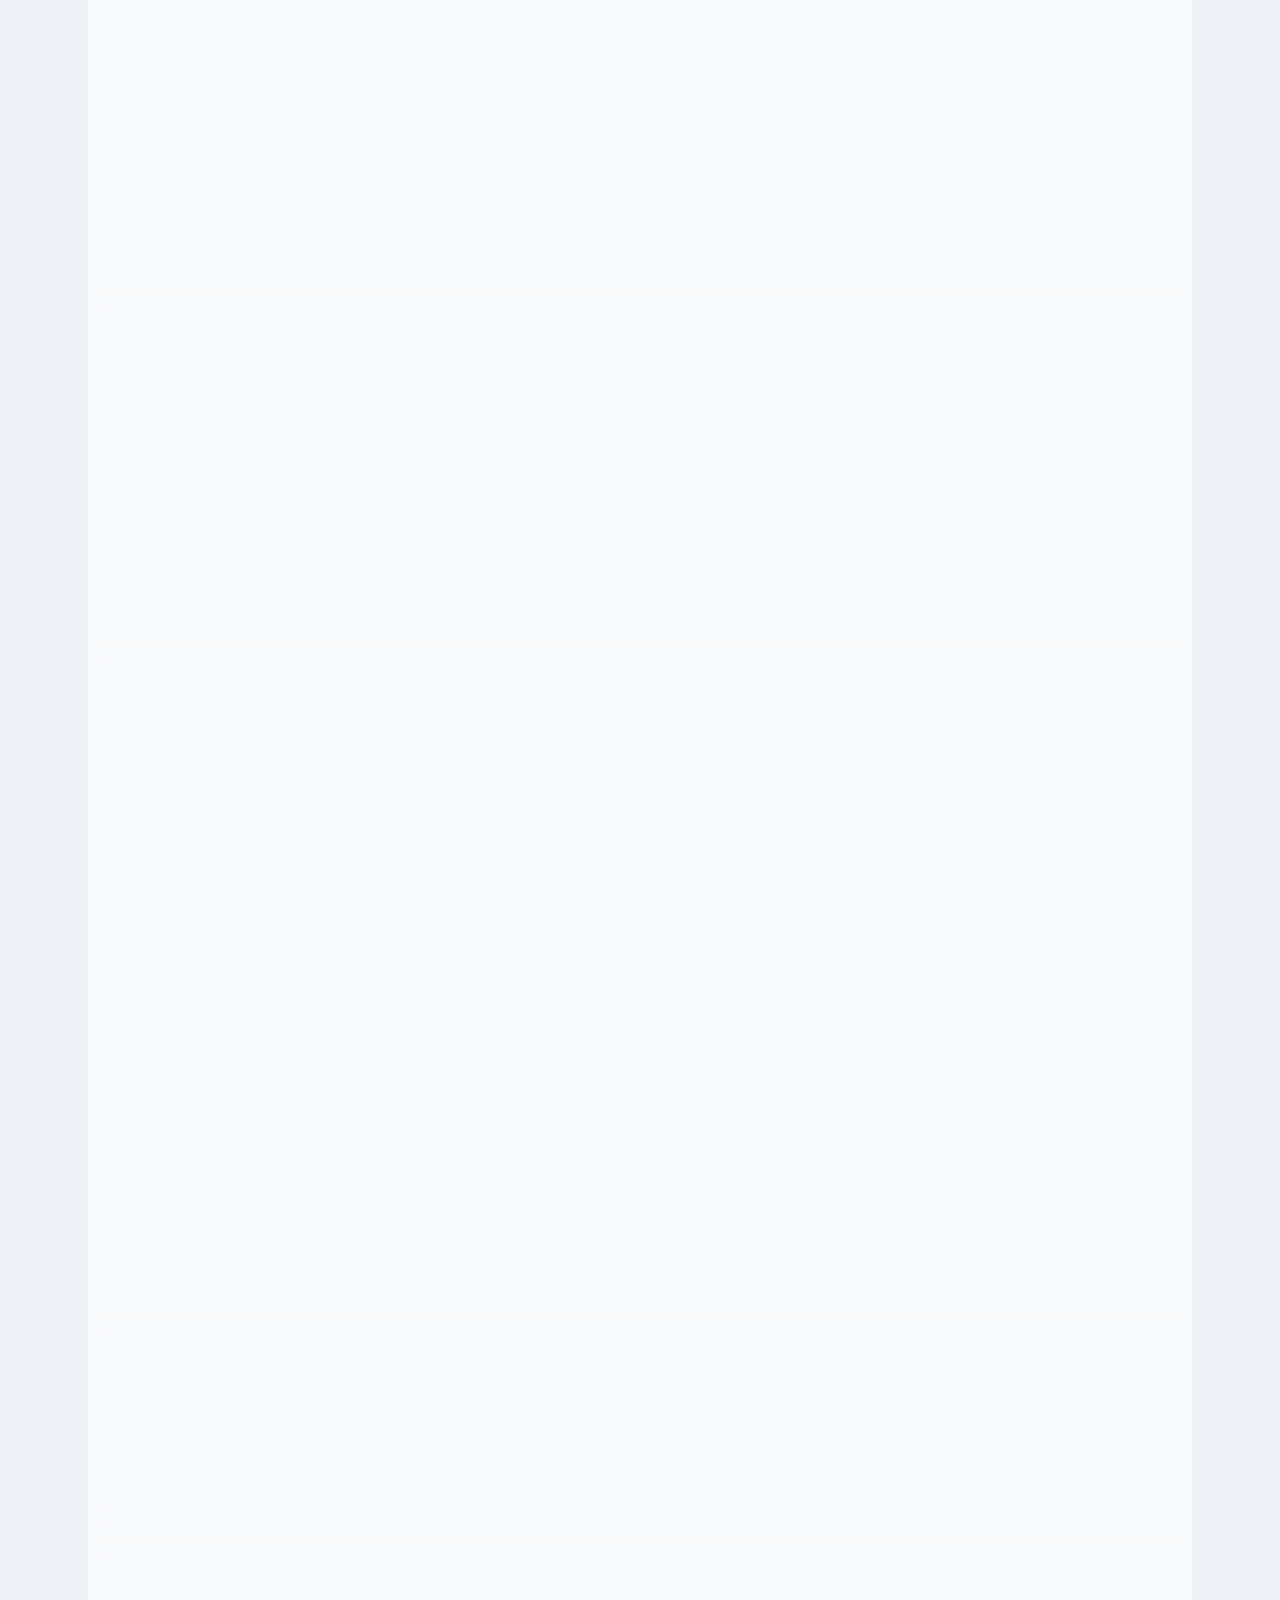
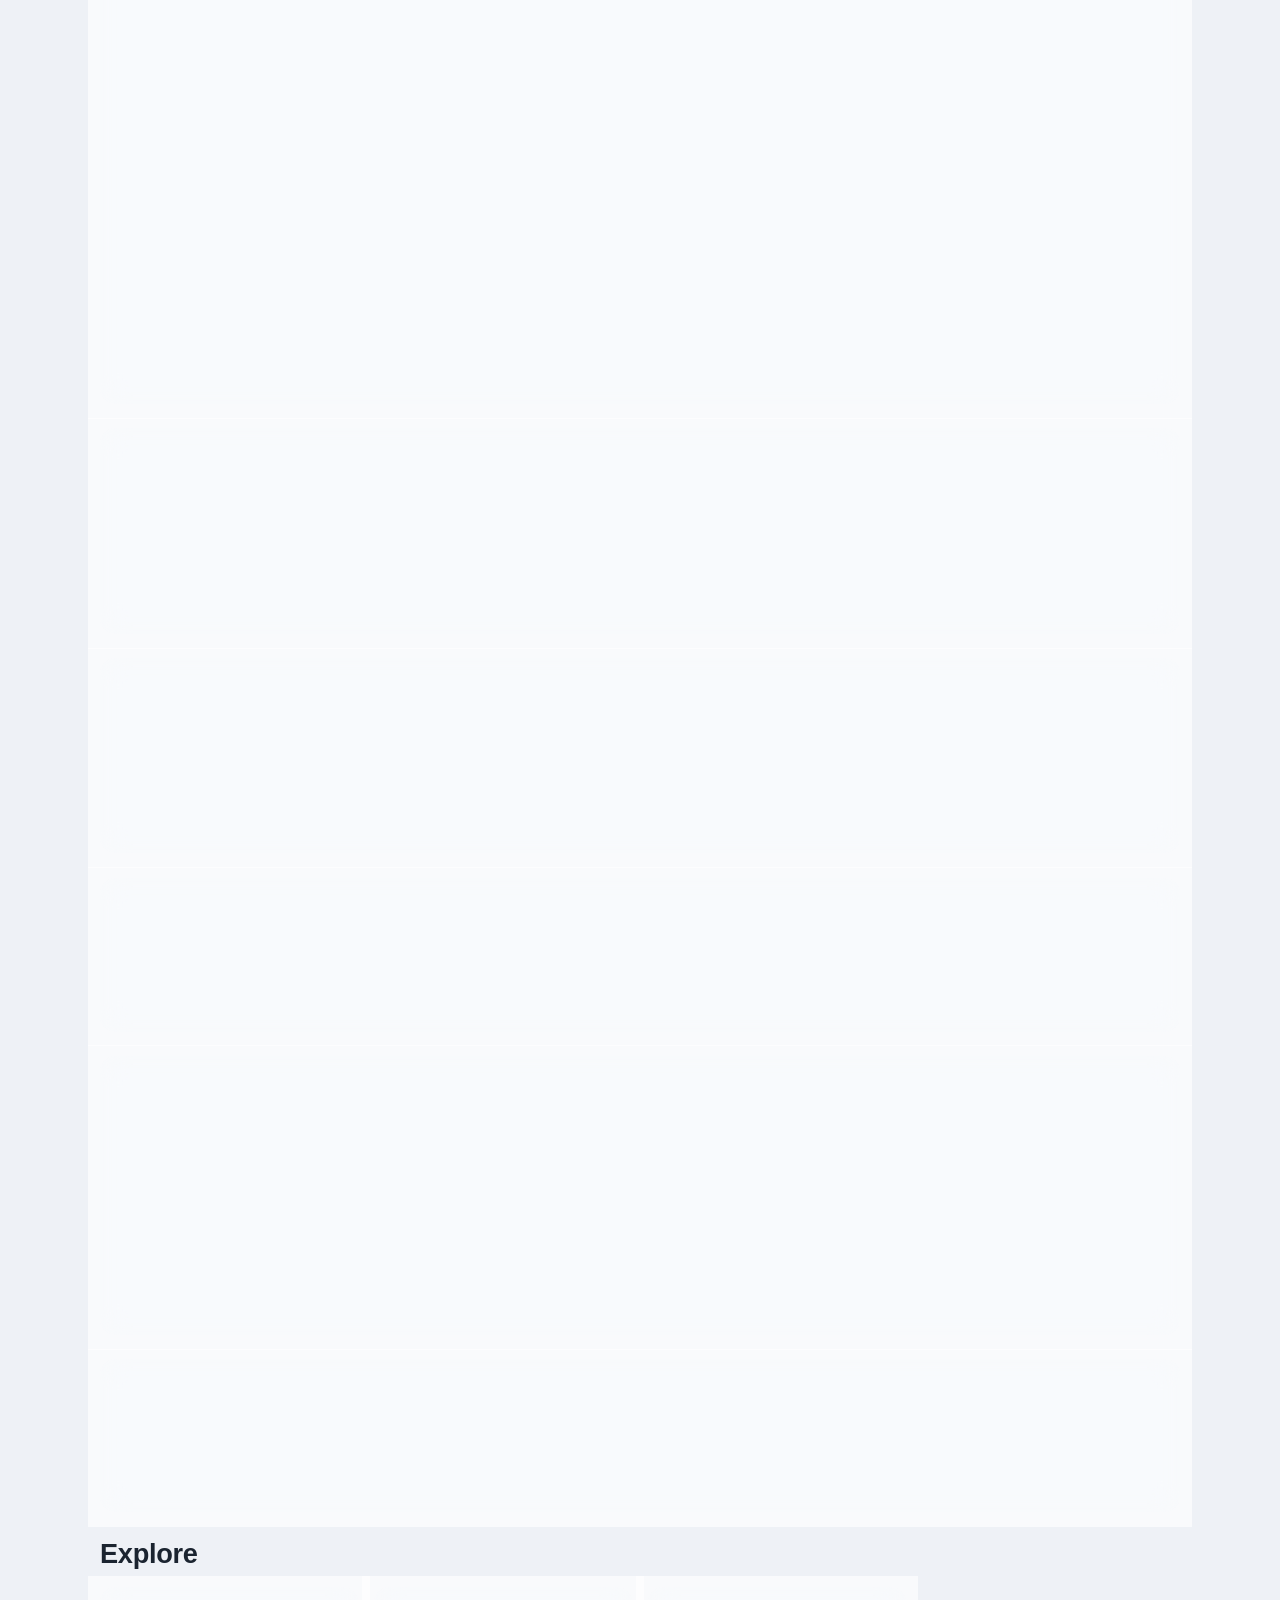
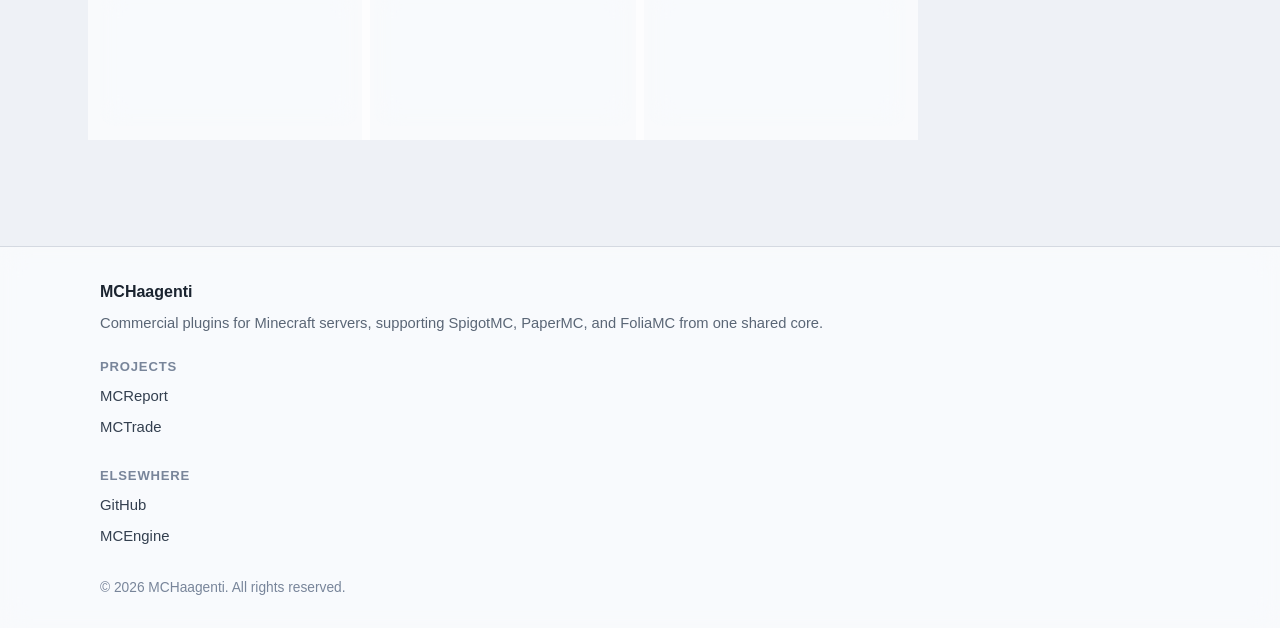
==== commit 97a1c7d2: "refactor(docs): rebuild the pages on the Silver Glass components - rebuild all three pages against t" ====
--- a/docs/mcreport/index.html
+++ b/docs/mcreport/index.html
@@ -5,24 +5,40 @@
     <meta name="viewport" content="width=device-width, initial-scale=1.0">
     <meta name="description" content="MCReport — a reporting plugin for Minecraft servers with a native OpenRouter AI assistant and semantic search.">
     <title>MCReport — Minecraft Reporting Plugin</title>
-    <link rel="stylesheet" href="../styles/main/style.css">
-    <link rel="stylesheet" href="../styles/important/main.css">
-    <script src="../scripts/main/script.js" defer></script>
+    <link rel="stylesheet" href="../css/main.css">
+    <link rel="stylesheet" href="../css/shared/layout.css">
+    <link rel="stylesheet" href="../css/shared/components.css">
+    <script>window.SITE_ROOT = "../"; window.PAGE_SECTION = "mcreport";</script>
+    <script src="../js/site.js" defer></script>
 </head>
 <body>
+    <a class="skip-link" href="#main">Skip to content</a>
+    <div id="site-header"></div>
 
-    <div class="container">
-        <h1>MCReport</h1>
+    <main id="main">
+        <div class="container">
+            <nav class="breadcrumbs" aria-label="Breadcrumb">
+                <a href="../">MCHaagenti</a>
+                <span class="sep" aria-hidden="true">/</span>
+                <span>MCReport</span>
+            </nav>
+            <div class="hero">
+                <span class="eyebrow">MCReport</span>
+                <h1>MCReport</h1>
+                <p class="lead">A commercial reporting plugin for Minecraft servers. Players submit reports with one command; staff read them, and can ask a built-in AI assistant to summarize a report or answer questions across every report ever filed.</p>
+                <div class="btn-row">
+                    <a class="btn btn--primary" href="#getting-started">Getting started</a>
+                    <a class="btn" href="#embeddings">Per-model embeddings</a>
+                </div>
+            </div>
 
-        <div id="intro" class="section">
-            <h2>Minecraft Reporting Plugin</h2>
-            <p>MCReport is a commercial <strong>reporting plugin</strong> for Minecraft servers, supporting the SpigotMC, PaperMC, and FoliaMC platforms from a single shared core. Players submit reports with one command; staff read them, and can ask a built-in AI assistant to summarize a report or answer questions across every report ever filed.</p>
-
-            <div class="warning">
-                <div class="warning-title">Commercial Software</div>
-                <p>MCReport is published by <strong>MCHaagenti</strong> and is distributed for commercial sale. See the <code>LICENSE</code> file distributed with MCReport for terms.</p>
+            <div class="callout callout--warn">
+                <div class="callout__icon" aria-hidden="true">&#9888;</div>
+                <div class="callout__body">
+                    <div class="callout__title">Commercial Software</div>
+                    <p>MCReport is published by <strong>MCHaagenti</strong> and is distributed for commercial sale. See the <code>LICENSE</code> file distributed with MCReport for terms.</p>
+                </div>
             </div>
-        </div>
 
         <div id="how-it-works" class="section">
             <h2>How it works</h2>
@@ -146,23 +162,23 @@
         </div>
 
         <h2>Explore</h2>
-        <div class="blocks">
-            <a class="block" href="../">
-                <div class="block-title">MCHaagenti</div>
+        <div class="card-grid">
+            <a class="card" href="../">
+                <div class="card__title">MCHaagenti</div>
                 <p>Back to the documentation portal.</p>
             </a>
-            <a class="block" href="../mctrade/">
-                <div class="block-title">MCTrade</div>
+            <a class="card" href="../mctrade/">
+                <div class="card__title">MCTrade</div>
                 <p>The item-to-item trading market.</p>
             </a>
-            <a class="block" href="https://mcengine.github.io/">
-                <div class="block-title">MCEngine</div>
+            <a class="card" href="https://mcengine.github.io/">
+                <div class="card__title">MCEngine</div>
                 <p>The MCEngine ecosystem homepage.</p>
             </a>
         </div>
+        </div>
+    </main>
 
-        <div class="footer">&copy; 2026 MCHaagenti. All rights reserved.</div>
-    </div>
-
+    <div id="site-footer"></div>
 </body>
 </html>
--- a/docs/css/main.css
+++ b/docs/css/main.css
@@ -0,0 +1,243 @@
+/*
+ * Silver Glass — root tokens and base element styles.
+ *
+ * This is layer 1 of the design system documented in DESIGN.md. Every colour,
+ * radius, shadow, and spacing decision in the site resolves to a token declared
+ * here; components never hard-code a value.
+ *
+ * To rebrand, edit the tokens in this file and nothing else. The --glass-*,
+ * shadow, and geometry tokens are what give the system its feel — change the
+ * --silver-*, --accent*, and body gradient to move off silver, and leave the
+ * rest alone.
+ */
+
+:root {
+    /* --- Palette: white & silver --- */
+    --white: #ffffff;
+    --silver-050: #f6f8fb;
+    --silver-100: #eef1f6;
+    --silver-200: #e2e7ee;
+    --silver-300: #d2d9e3;
+    --silver-400: #b9c2d0;
+    --silver-500: #9aa6b8;
+    --silver-600: #78859a;
+
+    /* --- Ink: text --- */
+    --ink-900: #1b2430;
+    --ink-700: #333f4f;
+    --ink-500: #5a6676;
+    --ink-400: #78859a;
+
+    /* --- Accent & intent --- */
+    --accent: #5b7189;
+    --accent-strong: #3f5872;
+    --accent-soft: rgba(91, 113, 137, .12);
+    --sponsor: #d6336c;
+    --sponsor-soft: rgba(214, 51, 108, .10);
+    --ok: #1f7a54;
+    --ok-soft: rgba(31, 122, 84, .12);
+    --warn: #9a6b16;
+    --warn-soft: rgba(154, 107, 22, .12);
+    /* Gradient end for the sponsor button; --sponsor is the flat colour. */
+    --sponsor-deep: #b02a5b;
+
+    /* Code surfaces. DESIGN.md section 4 specifies a dark pre. */
+    --code-bg: #1c2431;
+    --code-ink: #e7edf6;
+
+    /* --- Transparent glass surfaces --- */
+    --glass: rgba(255, 255, 255, .62);
+    --glass-strong: rgba(255, 255, 255, .90);
+    --glass-faint: rgba(255, 255, 255, .40);
+    --glass-border: rgba(255, 255, 255, .75);
+    --hairline: rgba(120, 133, 154, .28);
+    --surface-solid: rgba(255, 255, 255, .98);
+    --blur: saturate(160%) blur(14px);
+
+    /* --- Shadows --- */
+    --shadow-sm: 0 1px 2px rgba(27, 36, 48, .06), 0 2px 8px rgba(27, 36, 48, .05);
+    --shadow-md: 0 6px 22px rgba(27, 36, 48, .10);
+    --shadow-lg: 0 18px 48px rgba(27, 36, 48, .16);
+
+    /* --- Geometry --- */
+    --radius-sm: 10px;
+    --radius: 16px;
+    --radius-lg: 22px;
+    --maxw: 1120px;
+    --header-h: 64px;
+
+    /* --- Type --- */
+    /*
+     * Backdrop gradient stops. Named so a rebrand can reach them from :root
+     * (DESIGN.md section 8) rather than hunting a literal inside the body rule,
+     * and so no hex escapes :root (principle 1.2).
+     */
+    --backdrop-start: #eef1f6;
+    --backdrop-end: #dbe1ea;
+    --backdrop-glow: rgba(210, 217, 227, .70);
+
+    --font: -apple-system, BlinkMacSystemFont, "Segoe UI", Roboto, "Helvetica Neue", Arial, "Noto Sans", sans-serif;
+    --mono: ui-monospace, SFMono-Regular, "JetBrains Mono", Menlo, Consolas, "Liberation Mono", monospace;
+}
+
+*,
+*::before,
+*::after {
+    box-sizing: border-box;
+}
+
+html {
+    scroll-behavior: smooth;
+}
+
+@media (prefers-reduced-motion: reduce) {
+    html {
+        scroll-behavior: auto;
+    }
+
+    *,
+    *::before,
+    *::after {
+        animation-duration: .01ms !important;
+        animation-iteration-count: 1 !important;
+        transition-duration: .01ms !important;
+    }
+}
+
+body {
+    margin: 0;
+    font-family: var(--font);
+    font-size: 16px;
+    line-height: 1.65;
+    color: var(--ink-700);
+
+    /*
+     * The backdrop: soft white highlights top-left and top-right, a light silver
+     * wash toward the bottom, over a silver gradient. Fixed, so content scrolls
+     * over a stable field rather than dragging the gradient with it.
+     */
+    background-color: var(--silver-100);
+    background-image:
+        radial-gradient(60rem 40rem at 8% -10%, rgba(255, 255, 255, .95), transparent 60%),
+        radial-gradient(50rem 34rem at 100% 0%, rgba(255, 255, 255, .80), transparent 60%),
+        radial-gradient(70rem 46rem at 50% 120%, var(--backdrop-glow), transparent 60%),
+        linear-gradient(160deg, var(--backdrop-start) 0%, var(--backdrop-end) 100%);
+    background-attachment: fixed;
+    background-repeat: no-repeat;
+    min-height: 100vh;
+    -webkit-font-smoothing: antialiased;
+}
+
+h1,
+h2,
+h3,
+h4 {
+    color: var(--ink-900);
+    line-height: 1.25;
+    margin: 0 0 .6em;
+    font-weight: 650;
+    letter-spacing: -.011em;
+}
+
+h1 {
+    font-size: clamp(1.9rem, 1.3rem + 2.2vw, 2.7rem);
+}
+
+h2 {
+    font-size: clamp(1.35rem, 1.1rem + 1vw, 1.7rem);
+}
+
+h3 {
+    font-size: 1.15rem;
+}
+
+p {
+    margin: 0 0 1rem;
+}
+
+ul,
+ol {
+    margin: 0 0 1rem;
+    padding-left: 1.35rem;
+}
+
+li {
+    margin: .3rem 0;
+}
+
+li > ul,
+li > ol {
+    margin-top: .3rem;
+}
+
+a {
+    color: var(--accent-strong);
+    text-decoration-color: var(--hairline);
+    text-underline-offset: .18em;
+}
+
+a:hover {
+    text-decoration-color: currentColor;
+}
+
+strong {
+    color: var(--ink-900);
+    font-weight: 650;
+}
+
+hr {
+    border: 0;
+    border-top: 1px solid var(--hairline);
+    margin: 2rem 0;
+}
+
+blockquote {
+    margin: 0 0 1rem;
+    padding: .1rem 0 .1rem 1rem;
+    border-left: 3px solid var(--accent-soft);
+    color: var(--ink-500);
+}
+
+img {
+    max-width: 100%;
+    height: auto;
+}
+
+/* Visible keyboard focus everywhere, per the accessibility checklist. */
+:focus-visible {
+    outline: 2px solid var(--accent-strong);
+    outline-offset: 2px;
+    border-radius: 4px;
+}
+
+/* Skip link for keyboard and screen reader users. */
+.skip-link {
+    position: absolute;
+    left: -9999px;
+    top: 0;
+    z-index: 100;
+    padding: .6rem 1rem;
+    background: var(--white);
+    border-radius: 0 0 var(--radius-sm) 0;
+    box-shadow: var(--shadow-md);
+}
+
+.skip-link:focus {
+    left: 0;
+}
+
+.container {
+    width: 100%;
+    max-width: var(--maxw);
+    margin: 0 auto;
+    padding: 0 1.25rem;
+}
+
+.container.narrow {
+    max-width: 880px;
+}
+
+main {
+    display: block;
+    padding: 2.25rem 0 3.5rem;
+}
--- a/docs/css/shared/layout.css
+++ b/docs/css/shared/layout.css
@@ -0,0 +1,300 @@
+/*
+ * Silver Glass — layer 2: page chrome.
+ *
+ * Sticky glass header, navigation, footer, breadcrumbs. Everything here resolves
+ * to a token from main.css.
+ */
+
+/* --- Sticky glass header --- */
+.site-header {
+    position: sticky;
+    top: 0;
+    z-index: 50;
+    background: var(--glass-strong);
+    -webkit-backdrop-filter: var(--blur);
+    backdrop-filter: var(--blur);
+    border-bottom: 1px solid var(--hairline);
+    box-shadow: var(--shadow-sm);
+}
+
+.nav {
+    max-width: var(--maxw);
+    margin: 0 auto;
+    padding: 0 1.25rem;
+    min-height: var(--header-h);
+    display: flex;
+    align-items: center;
+    gap: 1rem;
+}
+
+.nav__brand {
+    display: inline-flex;
+    align-items: center;
+    gap: .55rem;
+    font-weight: 700;
+    color: var(--ink-900);
+    text-decoration: none;
+    letter-spacing: -.01em;
+    white-space: nowrap;
+}
+
+.nav__brand:hover {
+    color: var(--accent-strong);
+}
+
+.nav__mark {
+    display: inline-grid;
+    place-items: center;
+    width: 28px;
+    height: 28px;
+    border-radius: 9px;
+    background: linear-gradient(150deg, var(--silver-400), var(--silver-600));
+    color: var(--white);
+    font-size: .78rem;
+    font-weight: 700;
+}
+
+.nav__links {
+    display: flex;
+    align-items: center;
+    gap: .25rem;
+    list-style: none;
+    margin: 0;
+    padding: 0;
+    flex: 1;
+}
+
+/* Pushes whatever follows it to the far right. */
+.nav__spacer {
+    flex: 1;
+}
+
+.nav__link {
+    display: inline-block;
+    padding: .45rem .7rem;
+    border-radius: var(--radius-sm);
+    color: var(--ink-700);
+    text-decoration: none;
+    font-size: .94rem;
+    font-weight: 550;
+    white-space: nowrap;
+}
+
+.nav__link:hover {
+    background: var(--accent-soft);
+    color: var(--accent-strong);
+}
+
+.nav__link.is-active {
+    background: var(--accent-soft);
+    color: var(--accent-strong);
+}
+
+/* --- Dropdown --- */
+.nav__dd {
+    position: relative;
+}
+
+.nav__dd-panel {
+    position: absolute;
+    top: calc(100% + .4rem);
+    left: 0;
+    min-width: 210px;
+    padding: .35rem;
+    list-style: none;
+    margin: 0;
+    border-radius: var(--radius);
+    border: 1px solid var(--hairline);
+
+    /*
+     * Opaque, and blur explicitly off. This panel covers page content and sits
+     * inside the blurred header; a translucent fill can be dropped where
+     * backdrop-filter is unsupported, letting content bleed through.
+     */
+    background: var(--surface-solid);
+    -webkit-backdrop-filter: none;
+    backdrop-filter: none;
+    box-shadow: var(--shadow-md);
+
+    opacity: 0;
+    visibility: hidden;
+    transform: translateY(-4px);
+    transition: opacity .15s ease, transform .15s ease, visibility .15s;
+}
+
+.nav__dd:hover .nav__dd-panel,
+.nav__dd:focus-within .nav__dd-panel {
+    opacity: 1;
+    visibility: visible;
+    transform: translateY(0);
+}
+
+.nav__dd-panel .nav__link {
+    display: block;
+}
+
+/* --- Mobile toggle --- */
+.nav__toggle {
+    display: none;
+    margin-left: auto;
+    padding: .45rem .7rem;
+    font: inherit;
+    font-size: .9rem;
+    color: var(--ink-700);
+    background: var(--glass-faint);
+    border: 1px solid var(--hairline);
+    border-radius: var(--radius-sm);
+    cursor: pointer;
+}
+
+.nav__toggle:hover {
+    background: var(--accent-soft);
+    color: var(--accent-strong);
+}
+
+@media (max-width: 900px) {
+    .nav {
+        flex-wrap: wrap;
+        padding-top: .6rem;
+        padding-bottom: .6rem;
+    }
+
+    .nav__toggle {
+        display: inline-block;
+    }
+
+    .nav__links {
+        display: none;
+        flex-basis: 100%;
+        flex-direction: column;
+        align-items: stretch;
+        gap: .15rem;
+        margin-top: .6rem;
+        padding: .5rem;
+        border-radius: var(--radius);
+        border: 1px solid var(--hairline);
+
+        /* Same rule as the dropdown: this panel covers content, so it is opaque. */
+        background: var(--surface-solid);
+        -webkit-backdrop-filter: none;
+        backdrop-filter: none;
+        box-shadow: var(--shadow-md);
+    }
+
+    .nav__links.is-open {
+        display: flex;
+    }
+
+    .nav__spacer {
+        display: none;
+    }
+
+    .nav__dd-panel {
+        position: static;
+        opacity: 1;
+        visibility: visible;
+        transform: none;
+        box-shadow: none;
+        border: 0;
+        padding: 0 0 0 .6rem;
+        background: transparent;
+    }
+}
+
+/* --- Breadcrumbs --- */
+.breadcrumbs {
+    display: flex;
+    flex-wrap: wrap;
+    align-items: center;
+    gap: .4rem;
+    font-size: .88rem;
+    color: var(--ink-400);
+    margin: 0 0 1.25rem;
+}
+
+.breadcrumbs a {
+    color: var(--ink-500);
+    text-decoration: none;
+}
+
+.breadcrumbs a:hover {
+    color: var(--accent-strong);
+    text-decoration: underline;
+}
+
+.breadcrumbs .sep {
+    color: var(--silver-400);
+}
+
+/* --- Footer --- */
+.site-footer {
+    margin-top: 3rem;
+    border-top: 1px solid var(--hairline);
+    background: var(--glass);
+    -webkit-backdrop-filter: var(--blur);
+    backdrop-filter: var(--blur);
+}
+
+.site-footer__inner {
+    max-width: var(--maxw);
+    margin: 0 auto;
+    padding: 2rem 1.25rem 1.5rem;
+    display: grid;
+    grid-template-columns: 1.4fr repeat(auto-fit, minmax(150px, 1fr));
+    gap: 1.5rem;
+}
+
+.site-footer__brand {
+    font-weight: 700;
+    color: var(--ink-900);
+    margin-bottom: .35rem;
+}
+
+.site-footer__tag {
+    color: var(--ink-500);
+    font-size: .92rem;
+    margin: 0;
+}
+
+.site-footer__col h3 {
+    font-size: .82rem;
+    text-transform: uppercase;
+    letter-spacing: .06em;
+    color: var(--ink-400);
+    margin: 0 0 .5rem;
+}
+
+.site-footer__col ul {
+    list-style: none;
+    margin: 0;
+    padding: 0;
+}
+
+.site-footer__col li {
+    margin: .25rem 0;
+}
+
+.site-footer__col a {
+    color: var(--ink-700);
+    text-decoration: none;
+    font-size: .93rem;
+}
+
+.site-footer__col a:hover {
+    color: var(--accent-strong);
+    text-decoration: underline;
+}
+
+.site-footer__base {
+    max-width: var(--maxw);
+    margin: 0 auto;
+    padding: 0 1.25rem 1.75rem;
+    color: var(--ink-400);
+    font-size: .86rem;
+}
+
+@media (max-width: 700px) {
+    .site-footer__inner {
+        grid-template-columns: 1fr;
+    }
+}
--- a/docs/css/shared/components.css
+++ b/docs/css/shared/components.css
@@ -0,0 +1,452 @@
+/*
+ * Silver Glass — layer 3: components.
+ *
+ * Every class DESIGN.md section 4 names. Compose pages from these; a per-section
+ * stylesheet is for genuinely bespoke layout only.
+ *
+ * The glass recipe, used by every raised surface here:
+ *   background var(--glass), backdrop-filter var(--blur),
+ *   1px var(--glass-border), var(--shadow-sm), var(--radius).
+ */
+
+/* --- Hero --- */
+.hero {
+    position: relative;
+    overflow: hidden;
+    padding: 2.5rem 2rem;
+    margin-bottom: 1.75rem;
+    background: var(--glass);
+    -webkit-backdrop-filter: var(--blur);
+    backdrop-filter: var(--blur);
+    border: 1px solid var(--glass-border);
+    box-shadow: var(--shadow-md);
+    border-radius: var(--radius-lg);
+}
+
+.hero::after {
+    content: "";
+    position: absolute;
+    inset: -40% 40% 40% -10%;
+    background: radial-gradient(closest-side, var(--glass-strong), transparent);
+    pointer-events: none;
+}
+
+.hero > * {
+    /*
+     * z-index is load-bearing, not decoration. ::after is generated as the last
+     * child, so without an explicit stacking order the radial glow paints over
+     * the heading and washes the text out.
+     */
+    position: relative;
+    z-index: 1;
+}
+
+.hero h1 {
+    margin-bottom: .35rem;
+}
+
+/* --- Panel / section --- */
+.panel,
+.section {
+    padding: 1.5rem 1.6rem;
+    margin-bottom: 1.5rem;
+    background: var(--glass);
+    -webkit-backdrop-filter: var(--blur);
+    backdrop-filter: var(--blur);
+    border: 1px solid var(--glass-border);
+    box-shadow: var(--shadow-sm);
+    border-radius: var(--radius);
+}
+
+.panel > :last-child,
+.section > :last-child,
+.hero > :last-child {
+    margin-bottom: 0;
+}
+
+/* --- Eyebrow & lead --- */
+.eyebrow {
+    display: block;
+    font-size: .78rem;
+    font-weight: 650;
+    text-transform: uppercase;
+    letter-spacing: .08em;
+    color: var(--ink-400);
+    margin-bottom: .35rem;
+}
+
+.lead {
+    font-size: 1.08rem;
+    color: var(--ink-500);
+}
+
+/* --- Card grid --- */
+.card-grid {
+    display: grid;
+    grid-template-columns: repeat(auto-fill, minmax(248px, 1fr));
+    gap: 1rem;
+    margin-bottom: 1rem;
+}
+
+.card {
+    display: block;
+    padding: 1.15rem 1.25rem;
+    background: var(--glass);
+    -webkit-backdrop-filter: var(--blur);
+    backdrop-filter: var(--blur);
+    border: 1px solid var(--glass-border);
+    box-shadow: var(--shadow-sm);
+    border-radius: var(--radius);
+}
+
+a.card {
+    text-decoration: none;
+    color: inherit;
+    transition: transform .18s ease, box-shadow .18s ease;
+}
+
+a.card:hover {
+    transform: translateY(-4px);
+    box-shadow: var(--shadow-lg);
+}
+
+.card__icon {
+    font-size: 1.3rem;
+    line-height: 1;
+    margin-bottom: .5rem;
+}
+
+.card__title {
+    font-weight: 650;
+    color: var(--ink-900);
+    margin-bottom: .3rem;
+}
+
+.card__desc {
+    color: var(--ink-500);
+    font-size: .94rem;
+    margin: 0;
+}
+
+.card__more {
+    display: inline-block;
+    margin-top: .6rem;
+    font-size: .88rem;
+    font-weight: 600;
+    color: var(--accent-strong);
+}
+
+/* --- Feature list --- */
+.feature-list {
+    list-style: none;
+    margin: 0 0 1rem;
+    padding: 0;
+    display: grid;
+    gap: .6rem;
+}
+
+.feature-list > li {
+    margin: 0;
+    padding: .8rem 1rem;
+    border-radius: var(--radius-sm);
+    border: 1px solid var(--hairline);
+    background: var(--glass-faint);
+}
+
+/* --- Accordion (native details, no JS) --- */
+.accordion {
+    display: grid;
+    gap: .6rem;
+    margin-bottom: 1rem;
+}
+
+details.acc {
+    border-radius: var(--radius-sm);
+    border: 1px solid var(--hairline);
+    background: var(--glass-faint);
+    overflow: hidden;
+}
+
+details.acc > summary {
+    list-style: none;
+    cursor: pointer;
+    padding: .8rem 1rem;
+    font-weight: 600;
+    color: var(--ink-900);
+    display: flex;
+    align-items: center;
+    gap: .6rem;
+}
+
+details.acc > summary::-webkit-details-marker {
+    display: none;
+}
+
+details.acc > summary::before {
+    content: "+";
+    display: inline-grid;
+    place-items: center;
+    width: 1.2rem;
+    height: 1.2rem;
+    flex: none;
+    border-radius: 5px;
+    background: var(--accent-soft);
+    color: var(--accent-strong);
+    font-weight: 700;
+}
+
+details.acc[open] > summary::before {
+    content: "\2013";
+}
+
+details.acc > summary:hover {
+    color: var(--accent-strong);
+}
+
+.acc__body {
+    padding: 0 1rem 1rem;
+}
+
+.acc__body > :last-child {
+    margin-bottom: 0;
+}
+
+/* --- Code --- */
+pre {
+    margin: 0 0 1rem;
+    padding: 1rem 1.1rem;
+    overflow-x: auto;
+    border-radius: var(--radius-sm);
+    background: var(--code-bg);
+    color: var(--code-ink);
+    font-family: var(--mono);
+    font-size: .88rem;
+    line-height: 1.6;
+}
+
+pre code {
+    background: none;
+    color: inherit;
+    padding: 0;
+    font-size: inherit;
+}
+
+code {
+    font-family: var(--mono);
+    font-size: .9em;
+    padding: .12em .38em;
+    border-radius: 5px;
+    background: var(--accent-soft);
+    color: var(--accent-strong);
+}
+
+.code-label {
+    display: block;
+    font-size: .8rem;
+    font-weight: 600;
+    color: var(--ink-400);
+    margin-bottom: .35rem;
+}
+
+/* --- Table --- */
+.table-wrap {
+    overflow-x: auto;
+    margin: 0 0 1rem;
+    border-radius: var(--radius-sm);
+    border: 1px solid var(--hairline);
+    background: var(--glass-faint);
+}
+
+.table-wrap table {
+    width: 100%;
+    border-collapse: collapse;
+    font-size: .93rem;
+}
+
+.table-wrap th,
+.table-wrap td {
+    text-align: left;
+    padding: .65rem .85rem;
+    border-bottom: 1px solid var(--hairline);
+    vertical-align: top;
+}
+
+.table-wrap th {
+    color: var(--ink-900);
+    font-weight: 650;
+    white-space: nowrap;
+    background: var(--glass-strong);
+}
+
+.table-wrap tr:last-child td {
+    border-bottom: 0;
+}
+
+/* --- Badge & chip --- */
+.badge {
+    display: inline-block;
+    padding: .12rem .5rem;
+    border-radius: 999px;
+    font-size: .78rem;
+    font-weight: 650;
+    background: var(--silver-100);
+    color: var(--ink-500);
+    border: 1px solid var(--hairline);
+}
+
+.badge--accent {
+    background: var(--accent-soft);
+    color: var(--accent-strong);
+    border-color: transparent;
+}
+
+.badge--ok {
+    background: var(--ok-soft);
+    color: var(--ok);
+    border-color: transparent;
+}
+
+.badge--warn {
+    background: var(--warn-soft);
+    color: var(--warn);
+    border-color: transparent;
+}
+
+.chip-row {
+    display: flex;
+    flex-wrap: wrap;
+    gap: .4rem;
+    margin-bottom: 1rem;
+}
+
+.chip {
+    display: inline-block;
+    padding: .28rem .7rem;
+    border-radius: 999px;
+    font-size: .85rem;
+    background: var(--glass-strong);
+    border: 1px solid var(--hairline);
+    color: var(--ink-700);
+}
+
+/* --- Buttons --- */
+.btn-row {
+    display: flex;
+    flex-wrap: wrap;
+    gap: .6rem;
+    margin-bottom: 1rem;
+}
+
+.btn {
+    display: inline-block;
+    padding: .58rem 1.15rem;
+    border-radius: 999px;
+    font-size: .94rem;
+    font-weight: 600;
+    text-decoration: none;
+    cursor: pointer;
+    background: var(--glass-strong);
+    color: var(--ink-900);
+    border: 1px solid var(--hairline);
+    box-shadow: var(--shadow-sm);
+    transition: transform .15s ease, box-shadow .15s ease;
+}
+
+.btn:hover {
+    transform: translateY(-2px);
+    box-shadow: var(--shadow-md);
+}
+
+.btn--primary {
+    background: linear-gradient(150deg, var(--accent), var(--accent-strong));
+    color: var(--white);
+    border-color: transparent;
+}
+
+.btn--sponsor {
+    background: linear-gradient(150deg, var(--sponsor), var(--sponsor-deep));
+    color: var(--white);
+    border-color: transparent;
+}
+
+/* --- Callout --- */
+.callout {
+    display: flex;
+    gap: .85rem;
+    padding: 1rem 1.15rem;
+    margin: 0 0 1rem;
+    border-radius: var(--radius-sm);
+    border: 1px solid var(--hairline);
+    border-left-width: 4px;
+    background: var(--glass-faint);
+}
+
+.callout__icon {
+    flex: none;
+    font-size: 1.05rem;
+    line-height: 1.5;
+}
+
+.callout__body > :last-child {
+    margin-bottom: 0;
+}
+
+.callout__title {
+    font-weight: 650;
+    color: var(--ink-900);
+    margin-bottom: .2rem;
+}
+
+.callout--info {
+    border-left-color: var(--accent);
+    background: var(--accent-soft);
+}
+
+.callout--warn {
+    border-left-color: var(--warn);
+    background: var(--warn-soft);
+}
+
+.callout--danger {
+    border-left-color: var(--sponsor);
+    background: var(--sponsor-soft);
+}
+
+/* --- Definition list --- */
+.deflist {
+    display: grid;
+    gap: .1rem;
+    margin: 0 0 1rem;
+    border-radius: var(--radius-sm);
+    border: 1px solid var(--hairline);
+    overflow: hidden;
+}
+
+.deflist__row {
+    display: grid;
+    grid-template-columns: minmax(140px, 24%) 1fr;
+    gap: 1rem;
+    padding: .7rem 1rem;
+    background: var(--glass-faint);
+    border-bottom: 1px solid var(--hairline);
+}
+
+.deflist__row:last-child {
+    border-bottom: 0;
+}
+
+.deflist__term {
+    font-weight: 650;
+    color: var(--ink-900);
+}
+
+.deflist__row > :last-child {
+    margin-bottom: 0;
+}
+
+@media (max-width: 640px) {
+    .deflist__row {
+        grid-template-columns: 1fr;
+        gap: .2rem;
+    }
+}
